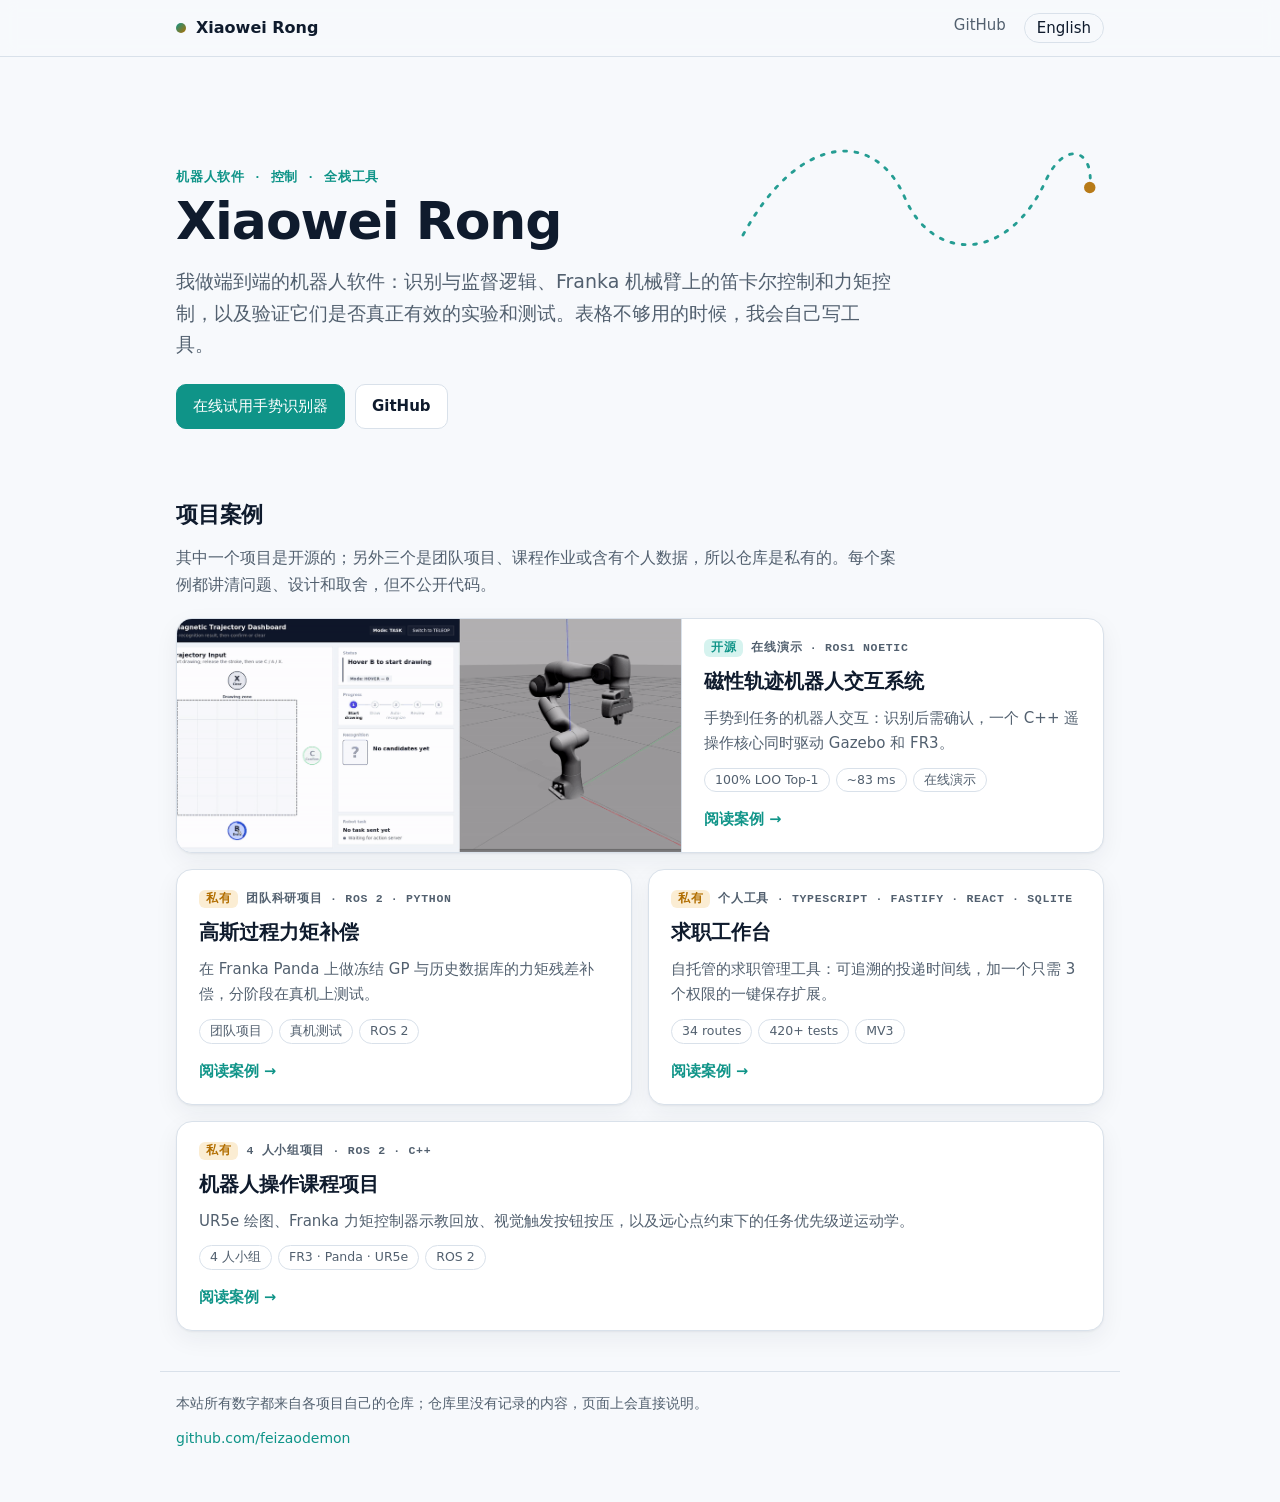
==== docs/zh/index.html @ 248b6843 "Add bilingual project case-study site for GitHub Pages Static pages in docs/ (English at the root, C" ====
<!doctype html>
<html lang="zh-CN">
<head>
<meta charset="utf-8">
<meta name="viewport" content="width=device-width, initial-scale=1">
<title>Xiaowei Rong · 机器人软件项目案例</title>
<meta name="description" content="四个机器人与软件项目的案例介绍。">
<link rel="alternate" hreflang="en" href="../">
<link rel="stylesheet" href="../assets/site.css">
<link rel="icon" href="../assets/favicon.svg" type="image/svg+xml">
</head>
<body>
<header class="top"><div class="wrap">
<a class="brand" href="./"><span class="dot"></span>Xiaowei Rong</a>
<nav><a href="https://github.com/feizaodemon">GitHub</a><a class="lang" href="../" hreflang="en">English</a></nav>
</div></header>
<main class="wrap">
<section class="hero home">
<svg class="loop" viewBox="0 0 400 160" aria-hidden="true"><path d="M20,120 C80,10 160,10 190,80 C220,150 300,150 340,60 C360,20 390,30 385,70"/><circle cx="385" cy="70" r="6"/></svg>
<p class="kicker">机器人软件 · 控制 · 全栈工具</p>
<h1>Xiaowei Rong</h1>
<p class="lede">我做端到端的机器人软件：识别与监督逻辑、Franka 机械臂上的笛卡尔控制和力矩控制，以及验证它们是否真正有效的实验和测试。表格不够用的时候，我会自己写工具。</p>
<div class="actions"><a class="btn primary" href="https://feizaodemon.github.io/magnetic-trajectory-robot-interface/">在线试用手势识别器</a><a class="btn" href="https://github.com/feizaodemon">GitHub</a></div>
</section>
<section><h2>项目案例</h2>
<p class="sub">其中一个项目是开源的；另外三个是团队项目、课程作业或含有个人数据，所以仓库是私有的。每个案例都讲清问题、设计和取舍，但不公开代码。</p>
<div class="cards"><a class="card feat" href="mtri.html">
<img src="../assets/mtri-task-gazebo.gif" alt="" loading="lazy"><div class="cbody"><p class="kicker"><span class="tag pub">开源</span>在线演示 · ROS1 Noetic</p>
<h3>磁性轨迹机器人交互系统</h3><p>手势到任务的机器人交互：识别后需确认，一个 C++ 遥操作核心同时驱动 Gazebo 和 FR3。</p><div class="chips"><span class="chip">100% LOO Top-1</span><span class="chip">~83 ms</span><span class="chip">在线演示</span></div>
<span class="more">阅读案例 →</span></div></a><a class="card" href="gp.html">
<div class="cbody"><p class="kicker"><span class="tag">私有</span>团队科研项目 · ROS 2 · Python</p>
<h3>高斯过程力矩补偿</h3><p>在 Franka Panda 上做冻结 GP 与历史数据库的力矩残差补偿，分阶段在真机上测试。</p><div class="chips"><span class="chip">团队项目</span><span class="chip">真机测试</span><span class="chip">ROS 2</span></div>
<span class="more">阅读案例 →</span></div></a><a class="card" href="job-tracker.html">
<div class="cbody"><p class="kicker"><span class="tag">私有</span>个人工具 · TypeScript · Fastify · React · SQLite</p>
<h3>求职工作台</h3><p>自托管的求职管理工具：可追溯的投递时间线，加一个只需 3 个权限的一键保存扩展。</p><div class="chips"><span class="chip">34 routes</span><span class="chip">420+ tests</span><span class="chip">MV3</span></div>
<span class="more">阅读案例 →</span></div></a><a class="card" href="coursework.html">
<div class="cbody"><p class="kicker"><span class="tag">私有</span>4 人小组项目 · ROS 2 · C++</p>
<h3>机器人操作课程项目</h3><p>UR5e 绘图、Franka 力矩控制器示教回放、视觉触发按钮按压，以及远心点约束下的任务优先级逆运动学。</p><div class="chips"><span class="chip">4 人小组</span><span class="chip">FR3 · Panda · UR5e</span><span class="chip">ROS 2</span></div>
<span class="more">阅读案例 →</span></div></a></div></section>
</main>
<footer class="wrap foot"><p>本站所有数字都来自各项目自己的仓库；仓库里没有记录的内容，页面上会直接说明。</p><p><a href="https://github.com/feizaodemon">github.com/feizaodemon</a></p></footer>
</body>
</html>
---- docs/assets/site.css ----
:root {
  --bg: #f7f9fc;
  --surface: #ffffff;
  --surface-2: #eef3f9;
  --text: #0f1b2d;
  --muted: #52606f;
  --line: #d9e1ea;
  --teal: #0f9488;
  --teal-soft: #d6f3ef;
  --amber: #b26e00;
  --amber-soft: #fbedd3;
  --shadow: 0 1px 2px rgba(15, 27, 45, .05), 0 8px 24px rgba(15, 27, 45, .06);
  color-scheme: light;
}
@media (prefers-color-scheme: dark) {
  :root {
    --bg: #0b1220;
    --surface: #111a2b;
    --surface-2: #17223a;
    --text: #e6edf6;
    --muted: #9aa8ba;
    --line: #26334a;
    --teal: #2dd4bf;
    --teal-soft: #0f2f33;
    --amber: #f5a524;
    --amber-soft: #33270f;
    --shadow: none;
    color-scheme: dark;
  }
}
* { box-sizing: border-box; }
html { -webkit-text-size-adjust: 100%; }
body {
  margin: 0; background: var(--bg); color: var(--text);
  font: 16px/1.65 ui-sans-serif, system-ui, -apple-system, "Segoe UI", Roboto, "Helvetica Neue", "PingFang SC", "Hiragino Sans GB", "Microsoft YaHei", "Noto Sans CJK SC", sans-serif;
}
a { color: var(--teal); text-decoration: none; }
a:hover { text-decoration: underline; }
.wrap { max-width: 960px; margin: 0 auto; padding: 0 16px; }
.top { position: sticky; top: 0; z-index: 5; background: color-mix(in srgb, var(--bg) 85%, transparent); backdrop-filter: blur(8px); border-bottom: 1px solid var(--line); }
.top .wrap { display: flex; align-items: center; justify-content: space-between; height: 56px; }
.brand { color: var(--text); font-weight: 650; display: flex; align-items: center; gap: 10px; }
.brand .dot { width: 10px; height: 10px; border-radius: 50%; background: linear-gradient(135deg, var(--teal), var(--amber)); }
.top nav { display: flex; gap: 18px; font-size: 15px; }
.top nav a { color: var(--muted); }
.top nav a.lang { color: var(--text); border: 1px solid var(--line); border-radius: 999px; padding: 2px 12px; }

.hero { padding: 56px 0 28px; position: relative; }
.hero.home { padding-top: 72px; }
.hero h1 { font-size: clamp(32px, 6vw, 52px); line-height: 1.1; margin: 6px 0 16px; letter-spacing: -.02em; }
.hero.proj h1 { font-size: clamp(28px, 5vw, 42px); }
.lede { font-size: 19px; color: var(--muted); max-width: 720px; margin: 0; }
.kicker { font: 600 13px/1.4 ui-monospace, SFMono-Regular, Menlo, Consolas, monospace; text-transform: uppercase; letter-spacing: .06em; color: var(--teal); margin: 0; }
.hero .loop { position: absolute; right: 0; top: 24px; width: min(380px, 45%); opacity: .9; pointer-events: none; }
.hero .loop path { fill: none; stroke: var(--teal); stroke-width: 3; stroke-linecap: round; stroke-dasharray: 3 9; }
.hero .loop circle { fill: var(--amber); }
.actions { display: flex; flex-wrap: wrap; gap: 10px; margin-top: 24px; }
.btn { display: inline-block; padding: 9px 16px; border-radius: 10px; border: 1px solid var(--line); background: var(--surface); color: var(--text); font-weight: 560; font-size: 15px; }
.btn:hover { text-decoration: none; border-color: var(--teal); }
.btn.primary { background: var(--teal); border-color: var(--teal); color: #fff; }
@media (prefers-color-scheme: dark) { .btn.primary { color: #062320; } }
.private { display: flex; gap: 8px; align-items: center; margin: 20px 0 0; color: var(--muted); font-size: 14px; }
.lock { width: 12px; height: 12px; border: 2px solid var(--amber); border-radius: 3px; display: inline-block; }

section { margin: 40px 0; }
h2 { font-size: 22px; margin: 0 0 12px; letter-spacing: -.01em; }
.sr { position: absolute; width: 1px; height: 1px; overflow: hidden; clip: rect(0 0 0 0); }
.sub { color: var(--muted); max-width: 720px; margin-top: 0; }
p { margin: 0 0 12px; }

.stats { display: grid; grid-template-columns: repeat(4, 1fr); gap: 12px; margin: 8px 0 28px; }
.stat { background: var(--surface); border: 1px solid var(--line); border-radius: 14px; padding: 16px; box-shadow: var(--shadow); }
.stat .v { font-size: 26px; font-weight: 700; letter-spacing: -.02em; color: var(--text); font-variant-numeric: tabular-nums; }
.stat .k { font-size: 13.5px; color: var(--muted); line-height: 1.4; margin-top: 2px; }
@media (max-width: 720px) { .stats { grid-template-columns: repeat(2, 1fr); } .stat .v { font-size: 22px; } }

figure { margin: 0 0 8px; }
figure img { width: 100%; border-radius: 14px; border: 1px solid var(--line); display: block; }
figcaption { font-size: 14px; color: var(--muted); margin-top: 8px; }

.diagram { margin: 20px 0 4px; background: var(--surface); border: 1px solid var(--line); border-radius: 16px; padding: 12px; overflow-x: auto; box-shadow: var(--shadow); }
.diagram svg { display: block; width: 100%; min-width: 680px; height: auto; font-family: inherit; }
.d-band { fill: var(--surface-2); stroke: none; }
.d-node { fill: var(--surface); stroke: var(--line); stroke-width: 1.5; }
.d-io { fill: var(--surface); stroke: var(--teal); stroke-width: 1.5; }
.d-gate { fill: var(--amber-soft); stroke: var(--amber); stroke-width: 1.5; }
.d-t { fill: var(--text); font-size: 14px; font-weight: 650; }
.d-s { fill: var(--muted); font-size: 12px; }
.d-n { fill: var(--muted); font-size: 12.5px; }
.d-k { fill: var(--teal); font: 600 12px ui-monospace, SFMono-Regular, Menlo, Consolas, monospace; letter-spacing: .04em; text-transform: uppercase; }
.d-arr { fill: none; stroke: var(--muted); stroke-width: 1.6; }
.d-head { fill: var(--muted); }

.decs { display: grid; gap: 14px; }
.dec { display: grid; grid-template-columns: 44px 1fr; gap: 14px; background: var(--surface); border: 1px solid var(--line); border-radius: 14px; padding: 18px 20px; box-shadow: var(--shadow); }
.dec .num { font: 700 15px ui-monospace, SFMono-Regular, Menlo, monospace; color: var(--amber); padding-top: 3px; }
.dec h3 { margin: 0 0 8px; font-size: 17.5px; }
.dec dl { margin: 0; display: grid; grid-template-columns: max-content 1fr; gap: 6px 14px; font-size: 15px; }
.dec dt { color: var(--muted); font-weight: 600; font-size: 13px; padding-top: 2px; }
.dec dd { margin: 0; }
@media (max-width: 560px) {
  .dec { grid-template-columns: 1fr; gap: 4px; padding: 16px; }
  .dec dl { grid-template-columns: 1fr; gap: 2px; }
  .dec dd { margin-bottom: 8px; }
}

table { width: 100%; border-collapse: collapse; font-size: 15px; background: var(--surface); border: 1px solid var(--line); border-radius: 14px; overflow: hidden; display: block; overflow-x: auto; }
thead, tbody { display: table; width: 100%; }
th, td { text-align: left; padding: 10px 14px; border-bottom: 1px solid var(--line); vertical-align: top; }
th { background: var(--surface-2); font-size: 13px; color: var(--muted); }
tr:last-child td { border-bottom: none; }
ul { padding-left: 20px; margin: 0; }
li { margin: 6px 0; }

.cards { display: grid; grid-template-columns: repeat(2, 1fr); gap: 16px; margin-top: 20px; }
.card { display: flex; flex-direction: column; background: var(--surface); border: 1px solid var(--line); border-radius: 16px; overflow: hidden; color: var(--text); box-shadow: var(--shadow); transition: transform .15s ease, border-color .15s ease; }
.card:hover { text-decoration: none; border-color: var(--teal); transform: translateY(-2px); }
.cards > .card:last-child { grid-column: 1 / -1; }
.card.feat { grid-column: 1 / -1; display: grid; grid-template-columns: 1.2fr 1fr; }
.card img { width: 100%; height: 100%; object-fit: cover; display: block; border-right: 1px solid var(--line); }
.cbody { padding: 20px 22px; display: flex; flex-direction: column; gap: 8px; }
.cbody h3 { margin: 0; font-size: 20px; }
.cbody p { margin: 0; color: var(--muted); font-size: 15px; }
.cbody .kicker { display: flex; flex-wrap: wrap; gap: 8px; align-items: center; color: var(--muted); font-size: 11.5px; }
.tag { color: var(--amber); background: var(--amber-soft); border-radius: 6px; padding: 1px 7px; }
.tag.pub { color: var(--teal); background: var(--teal-soft); }
.chips { display: flex; flex-wrap: wrap; gap: 6px; margin-top: 4px; }
.chip { font-size: 12.5px; border: 1px solid var(--line); border-radius: 999px; padding: 1px 10px; color: var(--muted); }
.more { margin-top: auto; padding-top: 8px; color: var(--teal); font-weight: 600; font-size: 14.5px; }
@media (max-width: 720px) {
  .cards { grid-template-columns: 1fr; }
  .card.feat { grid-template-columns: 1fr; }
  .card img { border-right: none; border-bottom: 1px solid var(--line); }
  .hero .loop { display: none; }
}

.crumb { margin: 24px 0 0; font-size: 14.5px; }
.crumb.end { margin: 40px 0; }
.foot { border-top: 1px solid var(--line); padding-top: 20px; padding-bottom: 40px; color: var(--muted); font-size: 14px; }
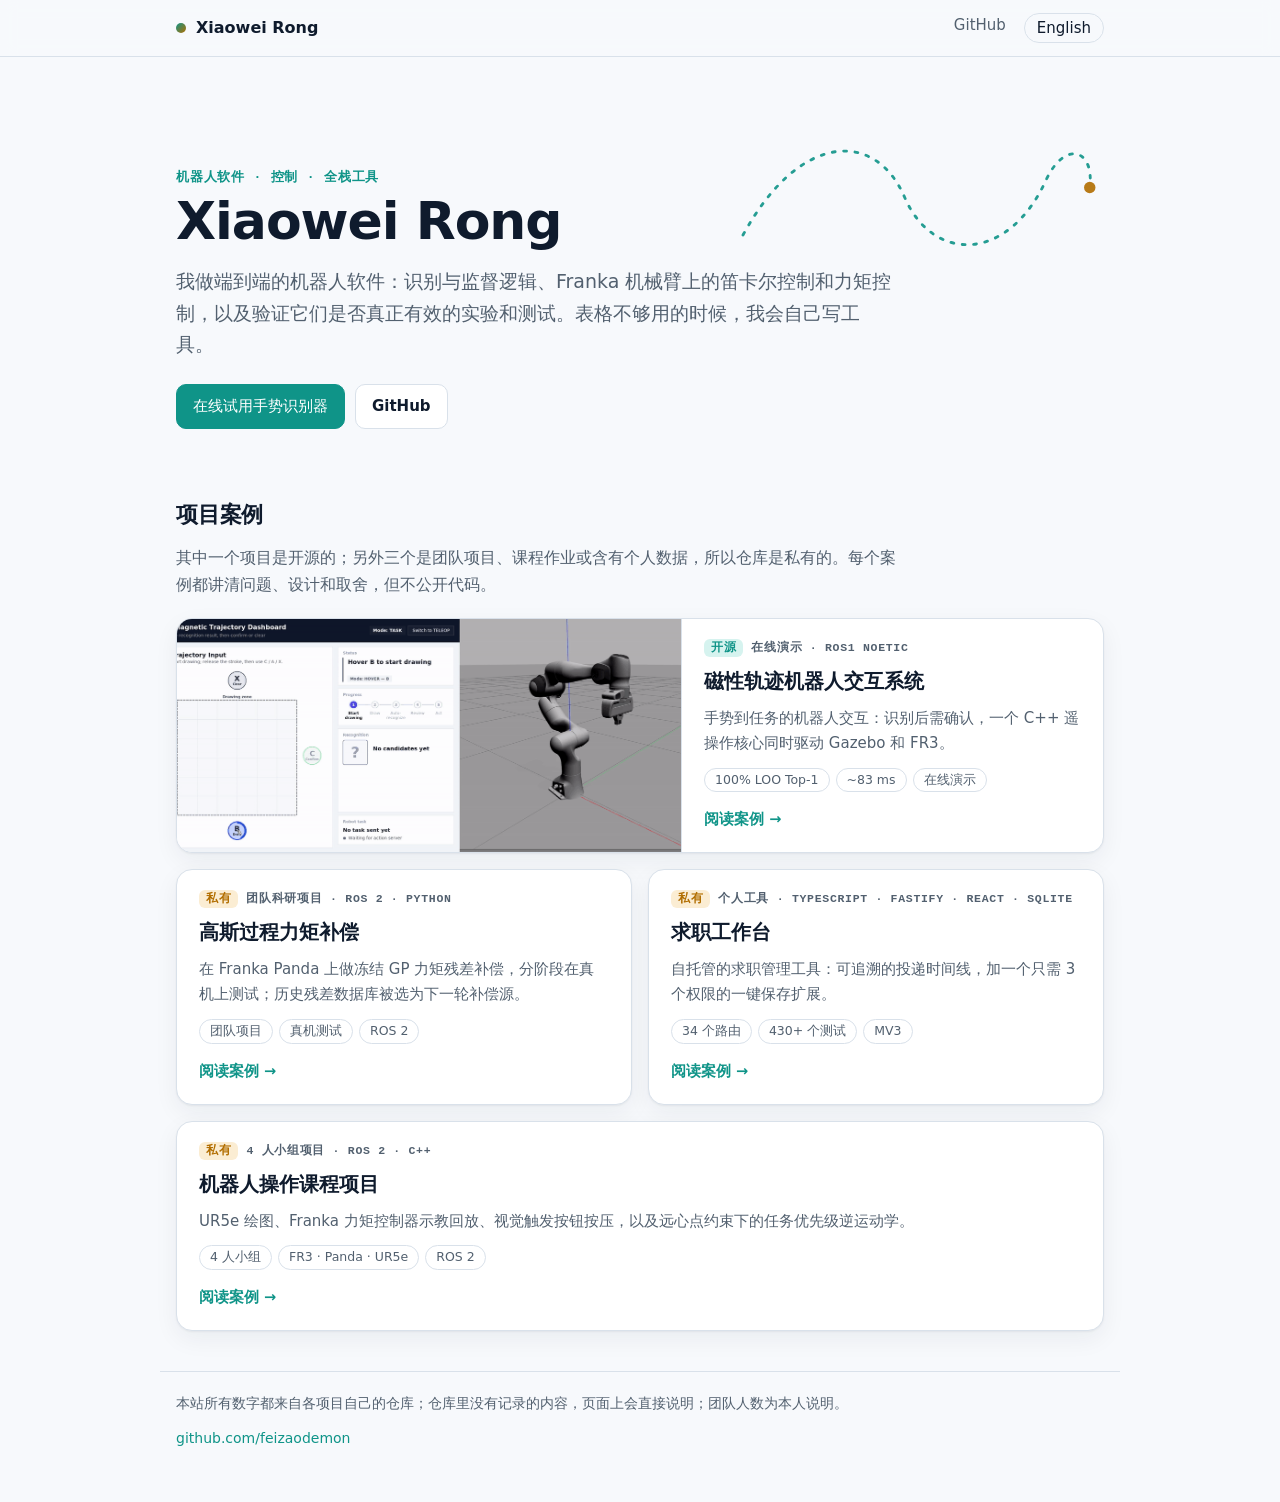
==== commit 6e0496d0: "Fix case-study text found in consistency review - Escape <all_urls> so the job-tracker "instead of" " ====
--- a/docs/zh/index.html
+++ b/docs/zh/index.html
@@ -29,15 +29,15 @@
 <h3>磁性轨迹机器人交互系统</h3><p>手势到任务的机器人交互：识别后需确认，一个 C++ 遥操作核心同时驱动 Gazebo 和 FR3。</p><div class="chips"><span class="chip">100% LOO Top-1</span><span class="chip">~83 ms</span><span class="chip">在线演示</span></div>
 <span class="more">阅读案例 →</span></div></a><a class="card" href="gp.html">
 <div class="cbody"><p class="kicker"><span class="tag">私有</span>团队科研项目 · ROS 2 · Python</p>
-<h3>高斯过程力矩补偿</h3><p>在 Franka Panda 上做冻结 GP 与历史数据库的力矩残差补偿，分阶段在真机上测试。</p><div class="chips"><span class="chip">团队项目</span><span class="chip">真机测试</span><span class="chip">ROS 2</span></div>
+<h3>高斯过程力矩补偿</h3><p>在 Franka Panda 上做冻结 GP 力矩残差补偿，分阶段在真机上测试；历史残差数据库被选为下一轮补偿源。</p><div class="chips"><span class="chip">团队项目</span><span class="chip">真机测试</span><span class="chip">ROS 2</span></div>
 <span class="more">阅读案例 →</span></div></a><a class="card" href="job-tracker.html">
 <div class="cbody"><p class="kicker"><span class="tag">私有</span>个人工具 · TypeScript · Fastify · React · SQLite</p>
-<h3>求职工作台</h3><p>自托管的求职管理工具：可追溯的投递时间线，加一个只需 3 个权限的一键保存扩展。</p><div class="chips"><span class="chip">34 routes</span><span class="chip">420+ tests</span><span class="chip">MV3</span></div>
+<h3>求职工作台</h3><p>自托管的求职管理工具：可追溯的投递时间线，加一个只需 3 个权限的一键保存扩展。</p><div class="chips"><span class="chip">34 个路由</span><span class="chip">430+ 个测试</span><span class="chip">MV3</span></div>
 <span class="more">阅读案例 →</span></div></a><a class="card" href="coursework.html">
 <div class="cbody"><p class="kicker"><span class="tag">私有</span>4 人小组项目 · ROS 2 · C++</p>
 <h3>机器人操作课程项目</h3><p>UR5e 绘图、Franka 力矩控制器示教回放、视觉触发按钮按压，以及远心点约束下的任务优先级逆运动学。</p><div class="chips"><span class="chip">4 人小组</span><span class="chip">FR3 · Panda · UR5e</span><span class="chip">ROS 2</span></div>
 <span class="more">阅读案例 →</span></div></a></div></section>
 </main>
-<footer class="wrap foot"><p>本站所有数字都来自各项目自己的仓库；仓库里没有记录的内容，页面上会直接说明。</p><p><a href="https://github.com/feizaodemon">github.com/feizaodemon</a></p></footer>
+<footer class="wrap foot"><p>本站所有数字都来自各项目自己的仓库；仓库里没有记录的内容，页面上会直接说明；团队人数为本人说明。</p><p><a href="https://github.com/feizaodemon">github.com/feizaodemon</a></p></footer>
 </body>
 </html>
--- a/docs/assets/site.css
+++ b/docs/assets/site.css
@@ -137,3 +137,7 @@
 .crumb { margin: 24px 0 0; font-size: 14.5px; }
 .crumb.end { margin: 40px 0; }
 .foot { border-top: 1px solid var(--line); padding-top: 20px; padding-bottom: 40px; color: var(--muted); font-size: 14px; }
+@media (max-width: 720px) {
+  .diagram::after { content: "← swipe to see the whole diagram →"; display: block; text-align: center; font-size: 12.5px; color: var(--muted); margin-top: 6px; position: sticky; left: 0; }
+  html[lang^="zh"] .diagram::after { content: "← 左右滑动查看完整图示 →"; }
+}
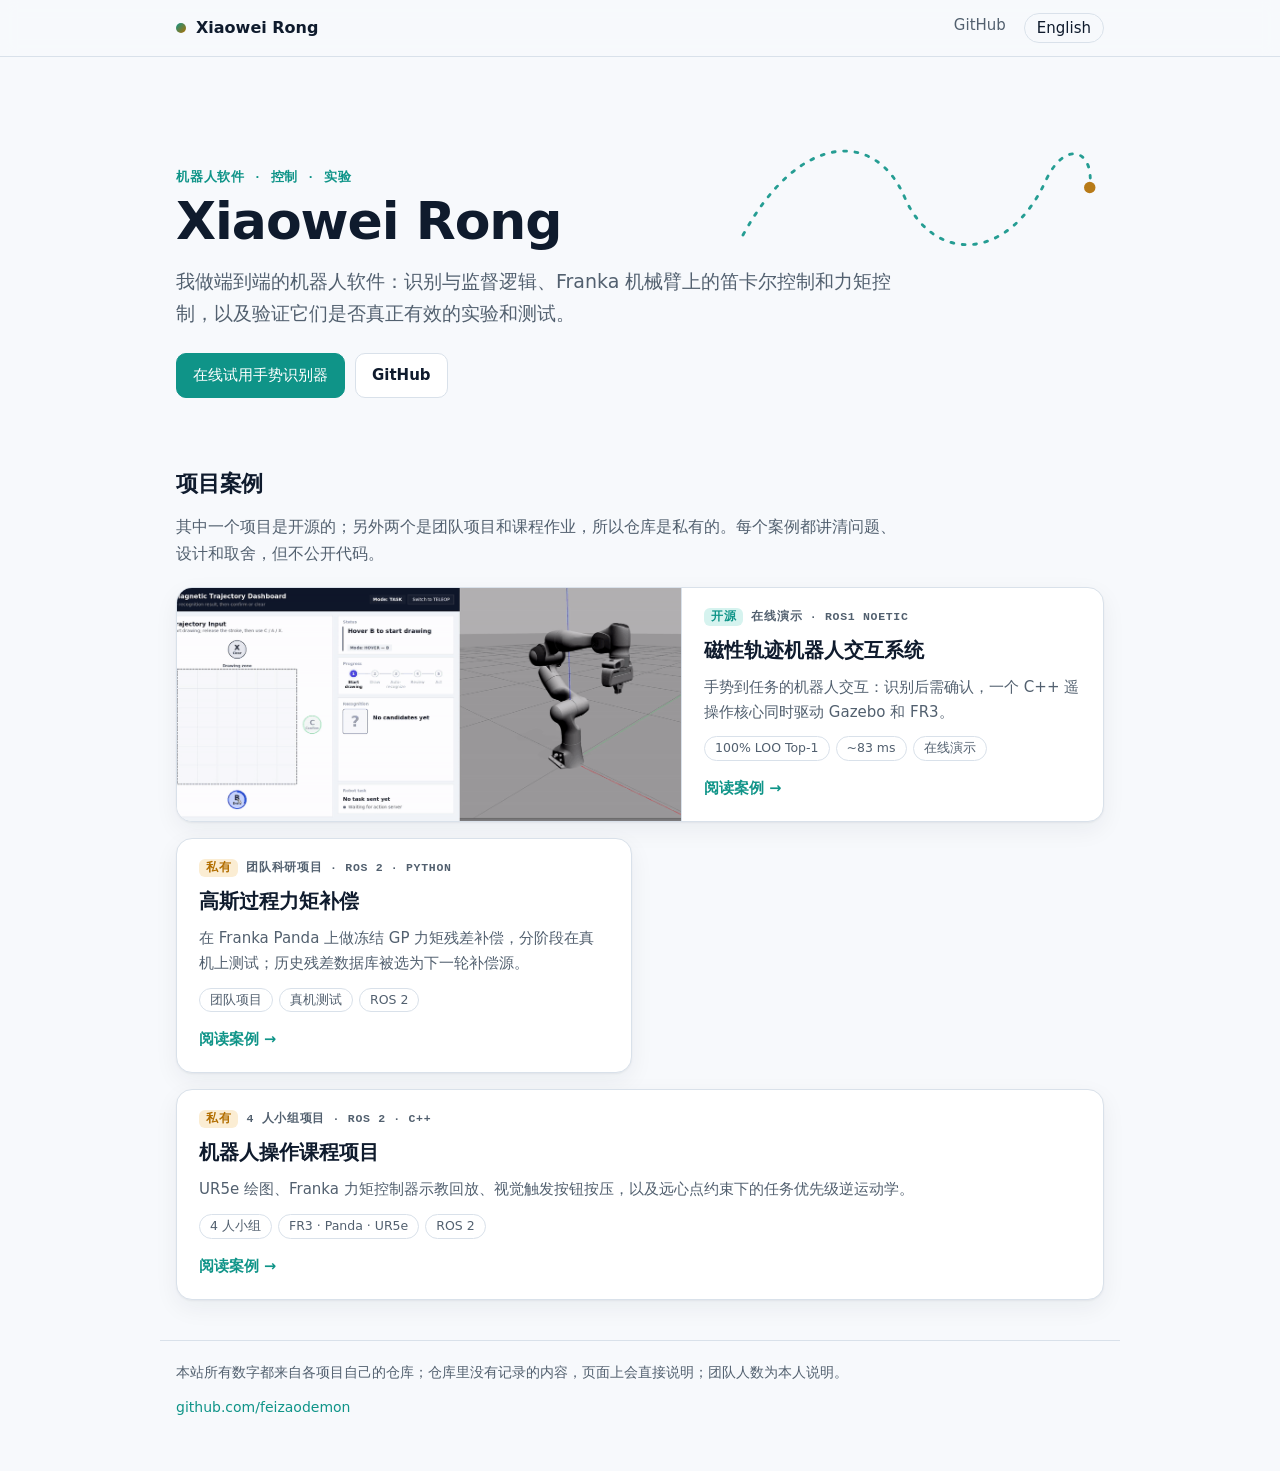
==== commit f6cb6262: "Remove the job-search project and the game-mod section from the profile and case-study site Co-Autho" ====
--- a/docs/zh/index.html
+++ b/docs/zh/index.html
@@ -4,7 +4,7 @@
 <meta charset="utf-8">
 <meta name="viewport" content="width=device-width, initial-scale=1">
 <title>Xiaowei Rong · 机器人软件项目案例</title>
-<meta name="description" content="四个机器人与软件项目的案例介绍。">
+<meta name="description" content="三个机器人项目的案例介绍。">
 <link rel="alternate" hreflang="en" href="../">
 <link rel="stylesheet" href="../assets/site.css">
 <link rel="icon" href="../assets/favicon.svg" type="image/svg+xml">
@@ -17,22 +17,19 @@
 <main class="wrap">
 <section class="hero home">
 <svg class="loop" viewBox="0 0 400 160" aria-hidden="true"><path d="M20,120 C80,10 160,10 190,80 C220,150 300,150 340,60 C360,20 390,30 385,70"/><circle cx="385" cy="70" r="6"/></svg>
-<p class="kicker">机器人软件 · 控制 · 全栈工具</p>
+<p class="kicker">机器人软件 · 控制 · 实验</p>
 <h1>Xiaowei Rong</h1>
-<p class="lede">我做端到端的机器人软件：识别与监督逻辑、Franka 机械臂上的笛卡尔控制和力矩控制，以及验证它们是否真正有效的实验和测试。表格不够用的时候，我会自己写工具。</p>
+<p class="lede">我做端到端的机器人软件：识别与监督逻辑、Franka 机械臂上的笛卡尔控制和力矩控制，以及验证它们是否真正有效的实验和测试。</p>
 <div class="actions"><a class="btn primary" href="https://feizaodemon.github.io/magnetic-trajectory-robot-interface/">在线试用手势识别器</a><a class="btn" href="https://github.com/feizaodemon">GitHub</a></div>
 </section>
 <section><h2>项目案例</h2>
-<p class="sub">其中一个项目是开源的；另外三个是团队项目、课程作业或含有个人数据，所以仓库是私有的。每个案例都讲清问题、设计和取舍，但不公开代码。</p>
+<p class="sub">其中一个项目是开源的；另外两个是团队项目和课程作业，所以仓库是私有的。每个案例都讲清问题、设计和取舍，但不公开代码。</p>
 <div class="cards"><a class="card feat" href="mtri.html">
 <img src="../assets/mtri-task-gazebo.gif" alt="" loading="lazy"><div class="cbody"><p class="kicker"><span class="tag pub">开源</span>在线演示 · ROS1 Noetic</p>
 <h3>磁性轨迹机器人交互系统</h3><p>手势到任务的机器人交互：识别后需确认，一个 C++ 遥操作核心同时驱动 Gazebo 和 FR3。</p><div class="chips"><span class="chip">100% LOO Top-1</span><span class="chip">~83 ms</span><span class="chip">在线演示</span></div>
 <span class="more">阅读案例 →</span></div></a><a class="card" href="gp.html">
 <div class="cbody"><p class="kicker"><span class="tag">私有</span>团队科研项目 · ROS 2 · Python</p>
 <h3>高斯过程力矩补偿</h3><p>在 Franka Panda 上做冻结 GP 力矩残差补偿，分阶段在真机上测试；历史残差数据库被选为下一轮补偿源。</p><div class="chips"><span class="chip">团队项目</span><span class="chip">真机测试</span><span class="chip">ROS 2</span></div>
-<span class="more">阅读案例 →</span></div></a><a class="card" href="job-tracker.html">
-<div class="cbody"><p class="kicker"><span class="tag">私有</span>个人工具 · TypeScript · Fastify · React · SQLite</p>
-<h3>求职工作台</h3><p>自托管的求职管理工具：可追溯的投递时间线，加一个只需 3 个权限的一键保存扩展。</p><div class="chips"><span class="chip">34 个路由</span><span class="chip">430+ 个测试</span><span class="chip">MV3</span></div>
 <span class="more">阅读案例 →</span></div></a><a class="card" href="coursework.html">
 <div class="cbody"><p class="kicker"><span class="tag">私有</span>4 人小组项目 · ROS 2 · C++</p>
 <h3>机器人操作课程项目</h3><p>UR5e 绘图、Franka 力矩控制器示教回放、视觉触发按钮按压，以及远心点约束下的任务优先级逆运动学。</p><div class="chips"><span class="chip">4 人小组</span><span class="chip">FR3 · Panda · UR5e</span><span class="chip">ROS 2</span></div>
